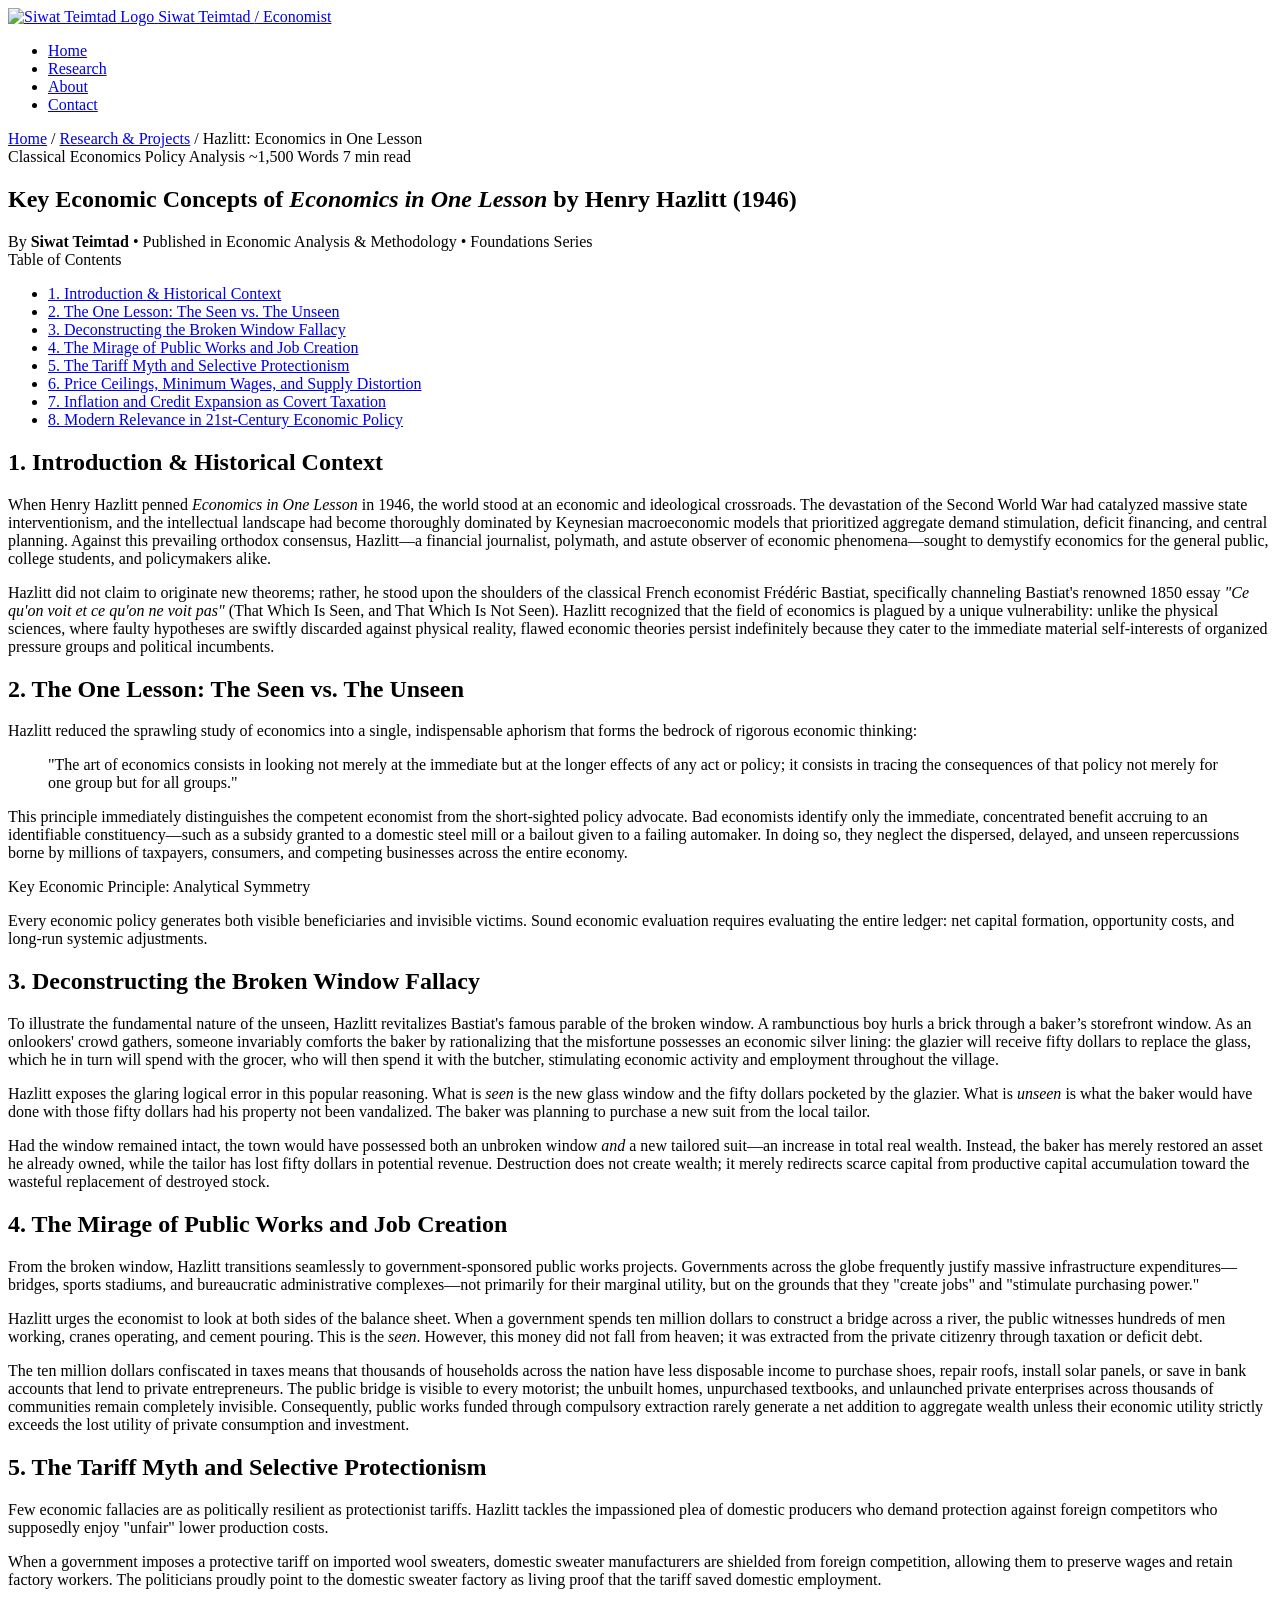
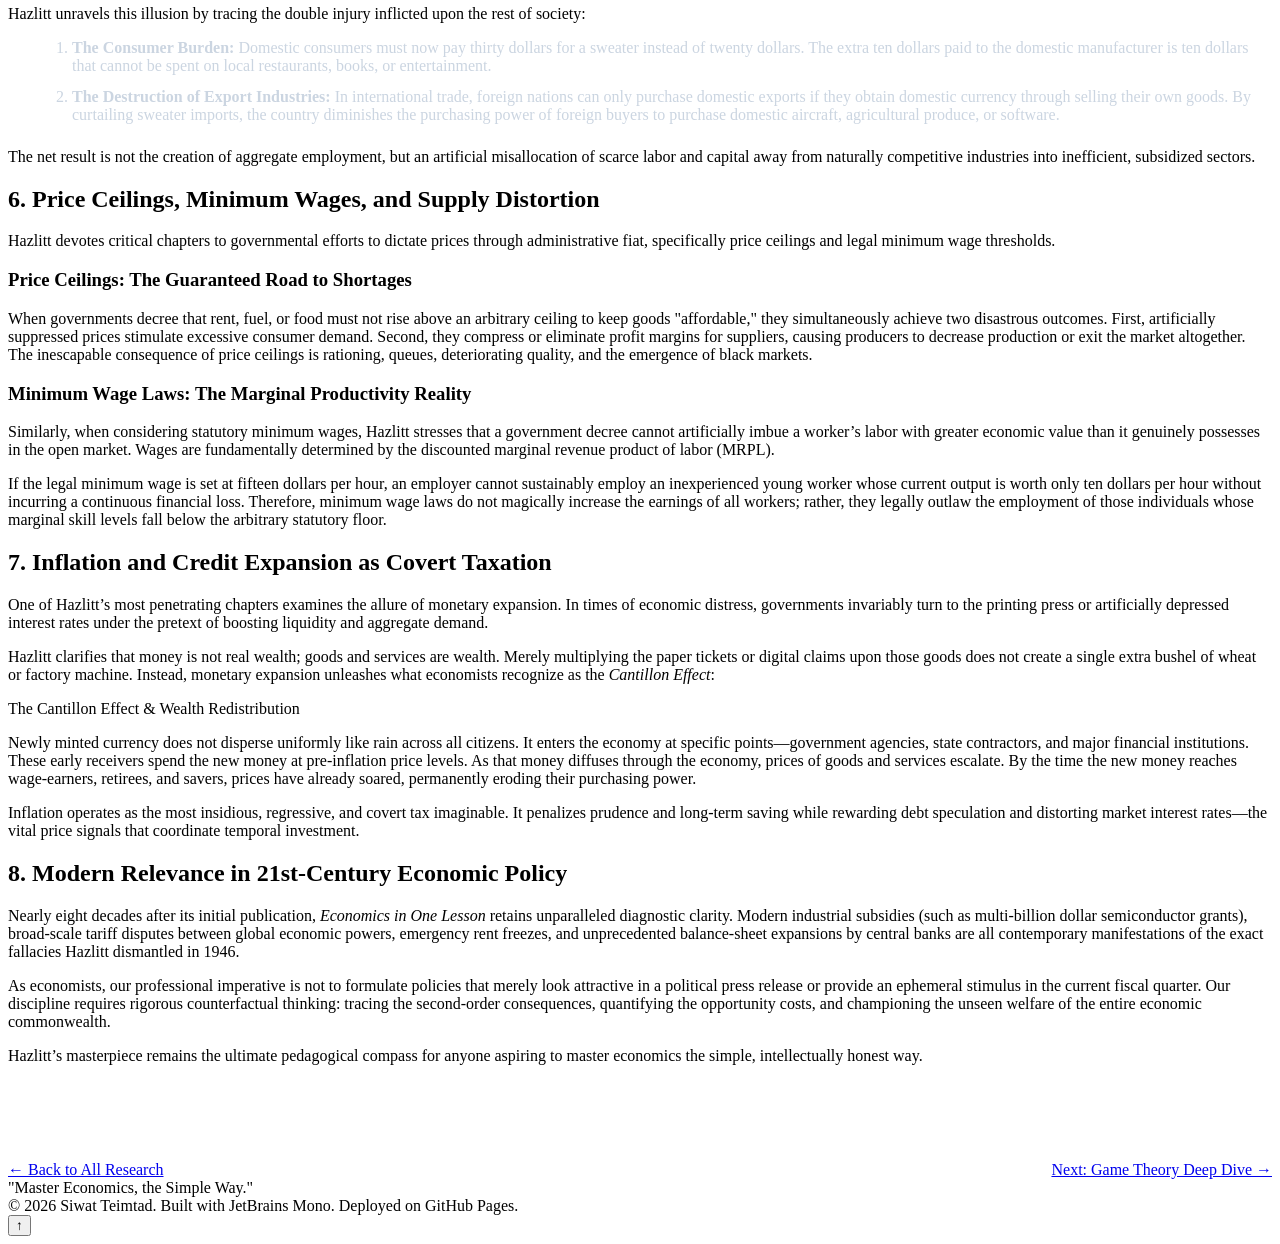
==== projects/economics-in-one-lesson.html @ 8dcea179 "feat: complete economist portfolio with Hazlitt and Game Theory projects" ====
<!DOCTYPE html>
<html lang="en">
<head>
  <meta charset="UTF-8">
  <meta name="viewport" content="width=device-width, initial-scale=1.0">
  <title>Key Economic Concepts of Economics in One Lesson (Henry Hazlitt, 1946) | Siwat Teimtad</title>
  <meta name="description" content="A comprehensive analysis of Henry Hazlitt's classic 1946 treatise 'Economics in One Lesson', examining the seen versus the unseen, public spending, tariffs, price controls, and monetary policy.">
  <link rel="stylesheet" href="../style.css">
  <link rel="icon" type="image/png" href="../black.png">
</head>
<body>
  <div id="progress-bar"></div>
  <div class="bg-grid"></div>

  <!-- Header -->
  <header class="site-header">
    <div class="container nav-inner">
      <a href="../index.html" class="brand-link">
        <img src="../black.png" alt="Siwat Teimtad Logo" class="brand-logo">
        <span>Siwat Teimtad <span class="brand-tag">/ Economist</span></span>
      </a>
      <nav>
        <ul class="nav-links">
          <li><a href="../index.html#home">Home</a></li>
          <li><a href="../index.html#projects" class="active">Research</a></li>
          <li><a href="../index.html#about">About</a></li>
          <li><a href="../index.html#contact" class="nav-badge-btn">Contact</a></li>
        </ul>
      </nav>
    </div>
  </header>

  <!-- Main Essay Content -->
  <main class="essay-page">
    <article class="container container-prose">
      <div class="breadcrumbs">
        <a href="../index.html">Home</a>
        <span>/</span>
        <a href="../index.html#projects">Research & Projects</a>
        <span>/</span>
        <span>Hazlitt: Economics in One Lesson</span>
      </div>

      <header class="essay-header">
        <div class="project-meta">
          <span class="tag tag-cyan">Classical Economics</span>
          <span class="tag tag-emerald">Policy Analysis</span>
          <span class="tag tag-metric">~1,500 Words</span>
          <span class="tag tag-metric">7 min read</span>
        </div>
        <h1 class="essay-title">Key Economic Concepts of <em>Economics in One Lesson</em> by Henry Hazlitt (1946)</h1>
        <div class="essay-meta-bar">
          <span>By <strong class="essay-author">Siwat Teimtad</strong></span>
          <span>•</span>
          <span>Published in Economic Analysis & Methodology</span>
          <span>•</span>
          <span>Foundations Series</span>
        </div>
      </header>

      <!-- Table of Contents -->
      <aside class="toc-box">
        <div class="toc-title">Table of Contents</div>
        <ul class="toc-list">
          <li><a href="#intro">1. Introduction & Historical Context</a></li>
          <li><a href="#the-lesson">2. The One Lesson: The Seen vs. The Unseen</a></li>
          <li><a href="#broken-window">3. Deconstructing the Broken Window Fallacy</a></li>
          <li><a href="#public-spending">4. The Mirage of Public Works and Job Creation</a></li>
          <li><a href="#tariffs">5. The Tariff Myth and Selective Protectionism</a></li>
          <li><a href="#price-controls">6. Price Ceilings, Minimum Wages, and Supply Distortion</a></li>
          <li><a href="#inflation">7. Inflation and Credit Expansion as Covert Taxation</a></li>
          <li><a href="#modern-relevance">8. Modern Relevance in 21st-Century Economic Policy</a></li>
        </ul>
      </aside>

      <section class="essay-body">
        <section id="intro">
          <h2>1. Introduction & Historical Context</h2>
          <p>
            When Henry Hazlitt penned <em>Economics in One Lesson</em> in 1946, the world stood at an economic and ideological crossroads. The devastation of the Second World War had catalyzed massive state interventionism, and the intellectual landscape had become thoroughly dominated by Keynesian macroeconomic models that prioritized aggregate demand stimulation, deficit financing, and central planning. Against this prevailing orthodox consensus, Hazlitt—a financial journalist, polymath, and astute observer of economic phenomena—sought to demystify economics for the general public, college students, and policymakers alike.
          </p>
          <p>
            Hazlitt did not claim to originate new theorems; rather, he stood upon the shoulders of the classical French economist Frédéric Bastiat, specifically channeling Bastiat's renowned 1850 essay <em>"Ce qu'on voit et ce qu'on ne voit pas"</em> (That Which Is Seen, and That Which Is Not Seen). Hazlitt recognized that the field of economics is plagued by a unique vulnerability: unlike the physical sciences, where faulty hypotheses are swiftly discarded against physical reality, flawed economic theories persist indefinitely because they cater to the immediate material self-interests of organized pressure groups and political incumbents.
          </p>
        </section>

        <section id="the-lesson">
          <h2>2. The One Lesson: The Seen vs. The Unseen</h2>
          <p>
            Hazlitt reduced the sprawling study of economics into a single, indispensable aphorism that forms the bedrock of rigorous economic thinking:
          </p>
          <blockquote>
            "The art of economics consists in looking not merely at the immediate but at the longer effects of any act or policy; it consists in tracing the consequences of that policy not merely for one group but for all groups."
          </blockquote>
          <p>
            This principle immediately distinguishes the competent economist from the short-sighted policy advocate. Bad economists identify only the immediate, concentrated benefit accruing to an identifiable constituency—such as a subsidy granted to a domestic steel mill or a bailout given to a failing automaker. In doing so, they neglect the dispersed, delayed, and unseen repercussions borne by millions of taxpayers, consumers, and competing businesses across the entire economy.
          </p>
          <div class="callout">
            <div class="callout-title">Key Economic Principle: Analytical Symmetry</div>
            <p>
              Every economic policy generates both visible beneficiaries and invisible victims. Sound economic evaluation requires evaluating the entire ledger: net capital formation, opportunity costs, and long-run systemic adjustments.
            </p>
          </div>
        </section>

        <section id="broken-window">
          <h2>3. Deconstructing the Broken Window Fallacy</h2>
          <p>
            To illustrate the fundamental nature of the unseen, Hazlitt revitalizes Bastiat's famous parable of the broken window. A rambunctious boy hurls a brick through a baker’s storefront window. As an onlookers' crowd gathers, someone invariably comforts the baker by rationalizing that the misfortune possesses an economic silver lining: the glazier will receive fifty dollars to replace the glass, which he in turn will spend with the grocer, who will then spend it with the butcher, stimulating economic activity and employment throughout the village.
          </p>
          <p>
            Hazlitt exposes the glaring logical error in this popular reasoning. What is <em>seen</em> is the new glass window and the fifty dollars pocketed by the glazier. What is <em>unseen</em> is what the baker would have done with those fifty dollars had his property not been vandalized. The baker was planning to purchase a new suit from the local tailor. 
          </p>
          <p>
            Had the window remained intact, the town would have possessed both an unbroken window <em>and</em> a new tailored suit—an increase in total real wealth. Instead, the baker has merely restored an asset he already owned, while the tailor has lost fifty dollars in potential revenue. Destruction does not create wealth; it merely redirects scarce capital from productive capital accumulation toward the wasteful replacement of destroyed stock.
          </p>
        </section>

        <section id="public-spending">
          <h2>4. The Mirage of Public Works and Job Creation</h2>
          <p>
            From the broken window, Hazlitt transitions seamlessly to government-sponsored public works projects. Governments across the globe frequently justify massive infrastructure expenditures—bridges, sports stadiums, and bureaucratic administrative complexes—not primarily for their marginal utility, but on the grounds that they "create jobs" and "stimulate purchasing power."
          </p>
          <p>
            Hazlitt urges the economist to look at both sides of the balance sheet. When a government spends ten million dollars to construct a bridge across a river, the public witnesses hundreds of men working, cranes operating, and cement pouring. This is the <em>seen</em>. However, this money did not fall from heaven; it was extracted from the private citizenry through taxation or deficit debt. 
          </p>
          <p>
            The ten million dollars confiscated in taxes means that thousands of households across the nation have less disposable income to purchase shoes, repair roofs, install solar panels, or save in bank accounts that lend to private entrepreneurs. The public bridge is visible to every motorist; the unbuilt homes, unpurchased textbooks, and unlaunched private enterprises across thousands of communities remain completely invisible. Consequently, public works funded through compulsory extraction rarely generate a net addition to aggregate wealth unless their economic utility strictly exceeds the lost utility of private consumption and investment.
          </p>
        </section>

        <section id="tariffs">
          <h2>5. The Tariff Myth and Selective Protectionism</h2>
          <p>
            Few economic fallacies are as politically resilient as protectionist tariffs. Hazlitt tackles the impassioned plea of domestic producers who demand protection against foreign competitors who supposedly enjoy "unfair" lower production costs.
          </p>
          <p>
            When a government imposes a protective tariff on imported wool sweaters, domestic sweater manufacturers are shielded from foreign competition, allowing them to preserve wages and retain factory workers. The politicians proudly point to the domestic sweater factory as living proof that the tariff saved domestic employment.
          </p>
          <p>
            Hazlitt unravels this illusion by tracing the double injury inflicted upon the rest of society:
          </p>
          <ol style="margin-left: 1.5rem; margin-bottom: 1.5rem; color: #cbd5e1;">
            <li style="margin-bottom: 0.8rem;">
              <strong>The Consumer Burden:</strong> Domestic consumers must now pay thirty dollars for a sweater instead of twenty dollars. The extra ten dollars paid to the domestic manufacturer is ten dollars that cannot be spent on local restaurants, books, or entertainment.
            </li>
            <li style="margin-bottom: 0.8rem;">
              <strong>The Destruction of Export Industries:</strong> In international trade, foreign nations can only purchase domestic exports if they obtain domestic currency through selling their own goods. By curtailing sweater imports, the country diminishes the purchasing power of foreign buyers to purchase domestic aircraft, agricultural produce, or software.
            </li>
          </ol>
          <p>
            The net result is not the creation of aggregate employment, but an artificial misallocation of scarce labor and capital away from naturally competitive industries into inefficient, subsidized sectors.
          </p>
        </section>

        <section id="price-controls">
          <h2>6. Price Ceilings, Minimum Wages, and Supply Distortion</h2>
          <p>
            Hazlitt devotes critical chapters to governmental efforts to dictate prices through administrative fiat, specifically price ceilings and legal minimum wage thresholds.
          </p>
          <h3>Price Ceilings: The Guaranteed Road to Shortages</h3>
          <p>
            When governments decree that rent, fuel, or food must not rise above an arbitrary ceiling to keep goods "affordable," they simultaneously achieve two disastrous outcomes. First, artificially suppressed prices stimulate excessive consumer demand. Second, they compress or eliminate profit margins for suppliers, causing producers to decrease production or exit the market altogether. The inescapable consequence of price ceilings is rationing, queues, deteriorating quality, and the emergence of black markets.
          </p>
          <h3>Minimum Wage Laws: The Marginal Productivity Reality</h3>
          <p>
            Similarly, when considering statutory minimum wages, Hazlitt stresses that a government decree cannot artificially imbue a worker’s labor with greater economic value than it genuinely possesses in the open market. Wages are fundamentally determined by the discounted marginal revenue product of labor (MRPL).
          </p>
          <p>
            If the legal minimum wage is set at fifteen dollars per hour, an employer cannot sustainably employ an inexperienced young worker whose current output is worth only ten dollars per hour without incurring a continuous financial loss. Therefore, minimum wage laws do not magically increase the earnings of all workers; rather, they legally outlaw the employment of those individuals whose marginal skill levels fall below the arbitrary statutory floor.
          </p>
        </section>

        <section id="inflation">
          <h2>7. Inflation and Credit Expansion as Covert Taxation</h2>
          <p>
            One of Hazlitt’s most penetrating chapters examines the allure of monetary expansion. In times of economic distress, governments invariably turn to the printing press or artificially depressed interest rates under the pretext of boosting liquidity and aggregate demand.
          </p>
          <p>
            Hazlitt clarifies that money is not real wealth; goods and services are wealth. Merely multiplying the paper tickets or digital claims upon those goods does not create a single extra bushel of wheat or factory machine. Instead, monetary expansion unleashes what economists recognize as the <em>Cantillon Effect</em>:
          </p>
          <div class="callout">
            <div class="callout-title">The Cantillon Effect & Wealth Redistribution</div>
            <p>
              Newly minted currency does not disperse uniformly like rain across all citizens. It enters the economy at specific points—government agencies, state contractors, and major financial institutions. These early receivers spend the new money at pre-inflation price levels. As that money diffuses through the economy, prices of goods and services escalate. By the time the new money reaches wage-earners, retirees, and savers, prices have already soared, permanently eroding their purchasing power.
            </p>
          </div>
          <p>
            Inflation operates as the most insidious, regressive, and covert tax imaginable. It penalizes prudence and long-term saving while rewarding debt speculation and distorting market interest rates—the vital price signals that coordinate temporal investment.
          </p>
        </section>

        <section id="modern-relevance">
          <h2>8. Modern Relevance in 21st-Century Economic Policy</h2>
          <p>
            Nearly eight decades after its initial publication, <em>Economics in One Lesson</em> retains unparalleled diagnostic clarity. Modern industrial subsidies (such as multi-billion dollar semiconductor grants), broad-scale tariff disputes between global economic powers, emergency rent freezes, and unprecedented balance-sheet expansions by central banks are all contemporary manifestations of the exact fallacies Hazlitt dismantled in 1946.
          </p>
          <p>
            As economists, our professional imperative is not to formulate policies that merely look attractive in a political press release or provide an ephemeral stimulus in the current fiscal quarter. Our discipline requires rigorous counterfactual thinking: tracing the second-order consequences, quantifying the opportunity costs, and championing the unseen welfare of the entire economic commonwealth.
          </p>
          <p>
            Hazlitt’s masterpiece remains the ultimate pedagogical compass for anyone aspiring to master economics the simple, intellectually honest way.
          </p>
        </section>
      </section>

      <!-- Back to Projects CTA -->
      <div style="margin-top: 4rem; padding-top: 2rem; border-top: 1px solid var(--border-subtle); display: flex; justify-content: space-between; align-items: center; flex-wrap: wrap; gap: 1rem;">
        <a href="../index.html#projects" class="btn btn-secondary">← Back to All Research</a>
        <a href="game-theory.html" class="btn btn-primary">Next: Game Theory Deep Dive →</a>
      </div>
    </article>
  </main>

  <!-- Footer -->
  <footer class="site-footer">
    <div class="container footer-content">
      <div class="footer-quote">"Master Economics, the Simple Way."</div>
      <div class="footer-copy">© 2026 Siwat Teimtad. Built with JetBrains Mono. Deployed on GitHub Pages.</div>
    </div>
  </footer>

  <button id="back-to-top" aria-label="Back to Top">↑</button>
  <div id="toast"></div>

  <script src="../script.js"></script>
</body>
</html>
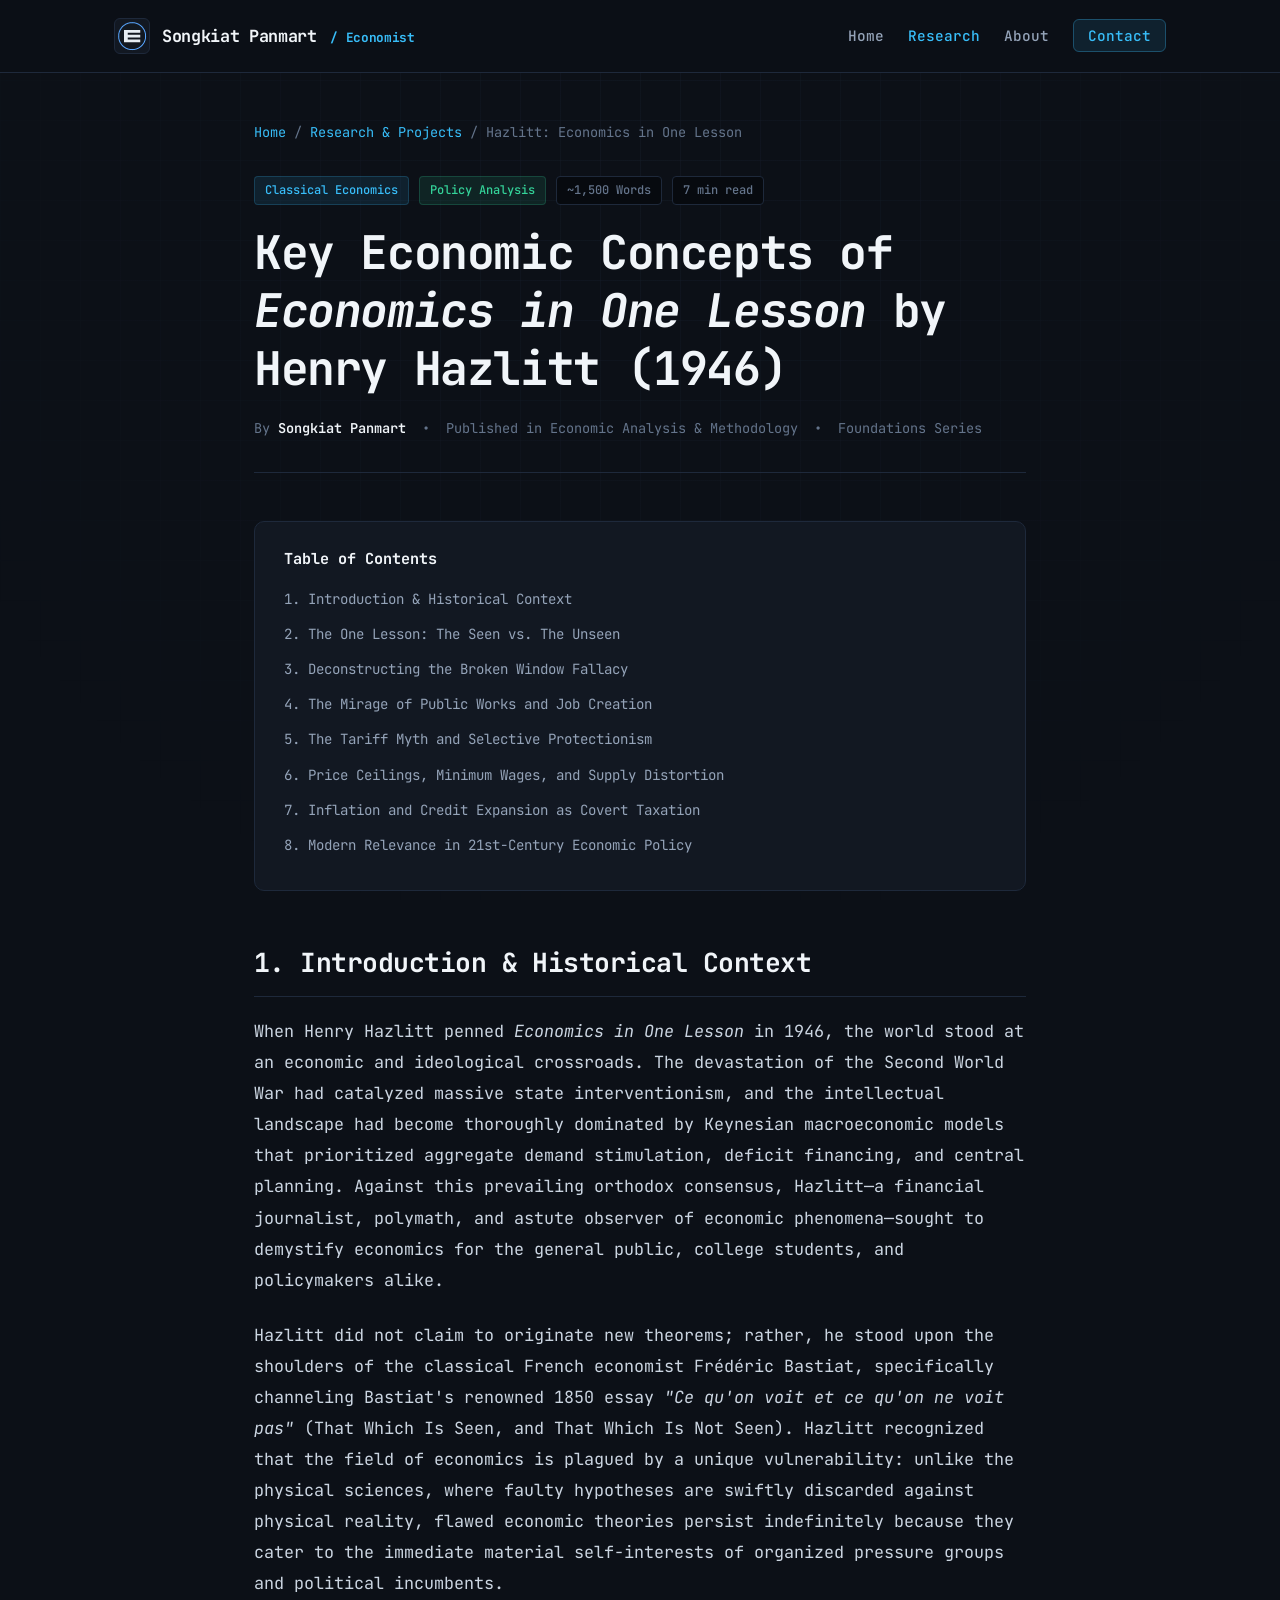
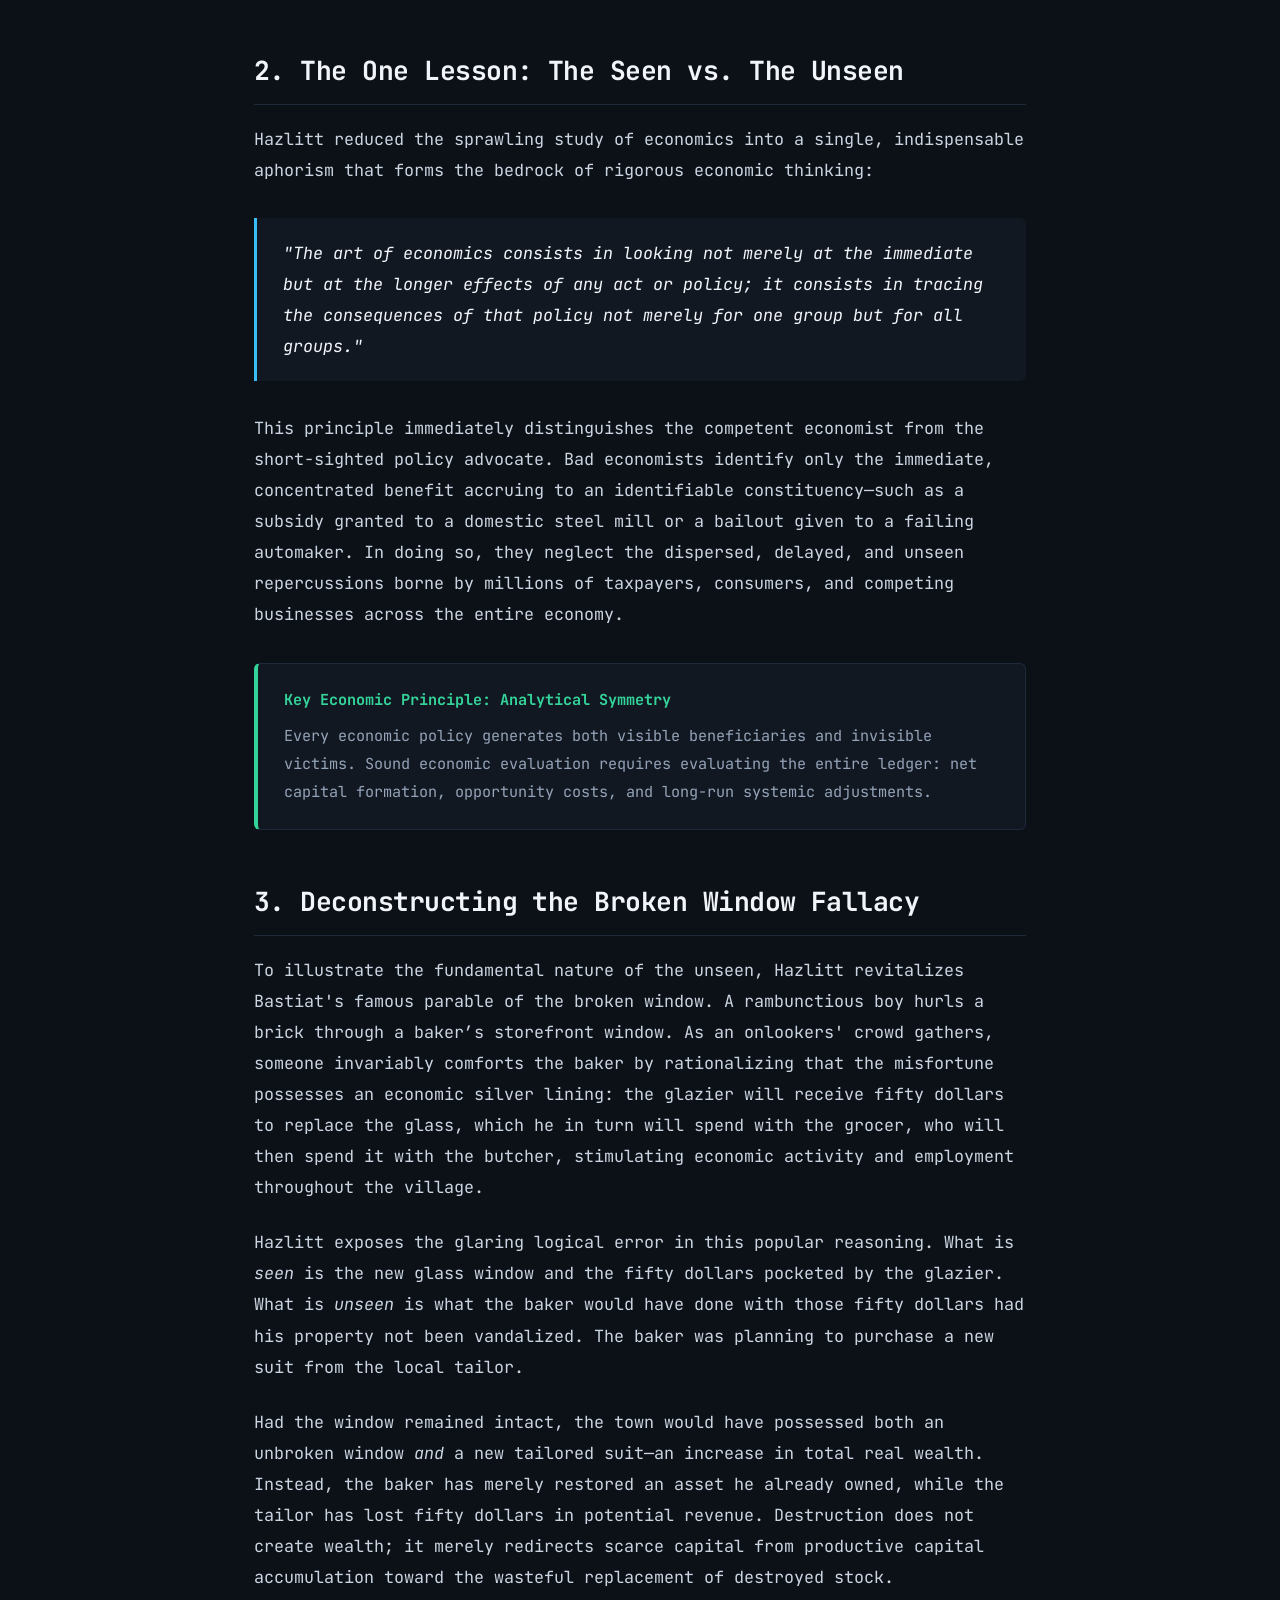
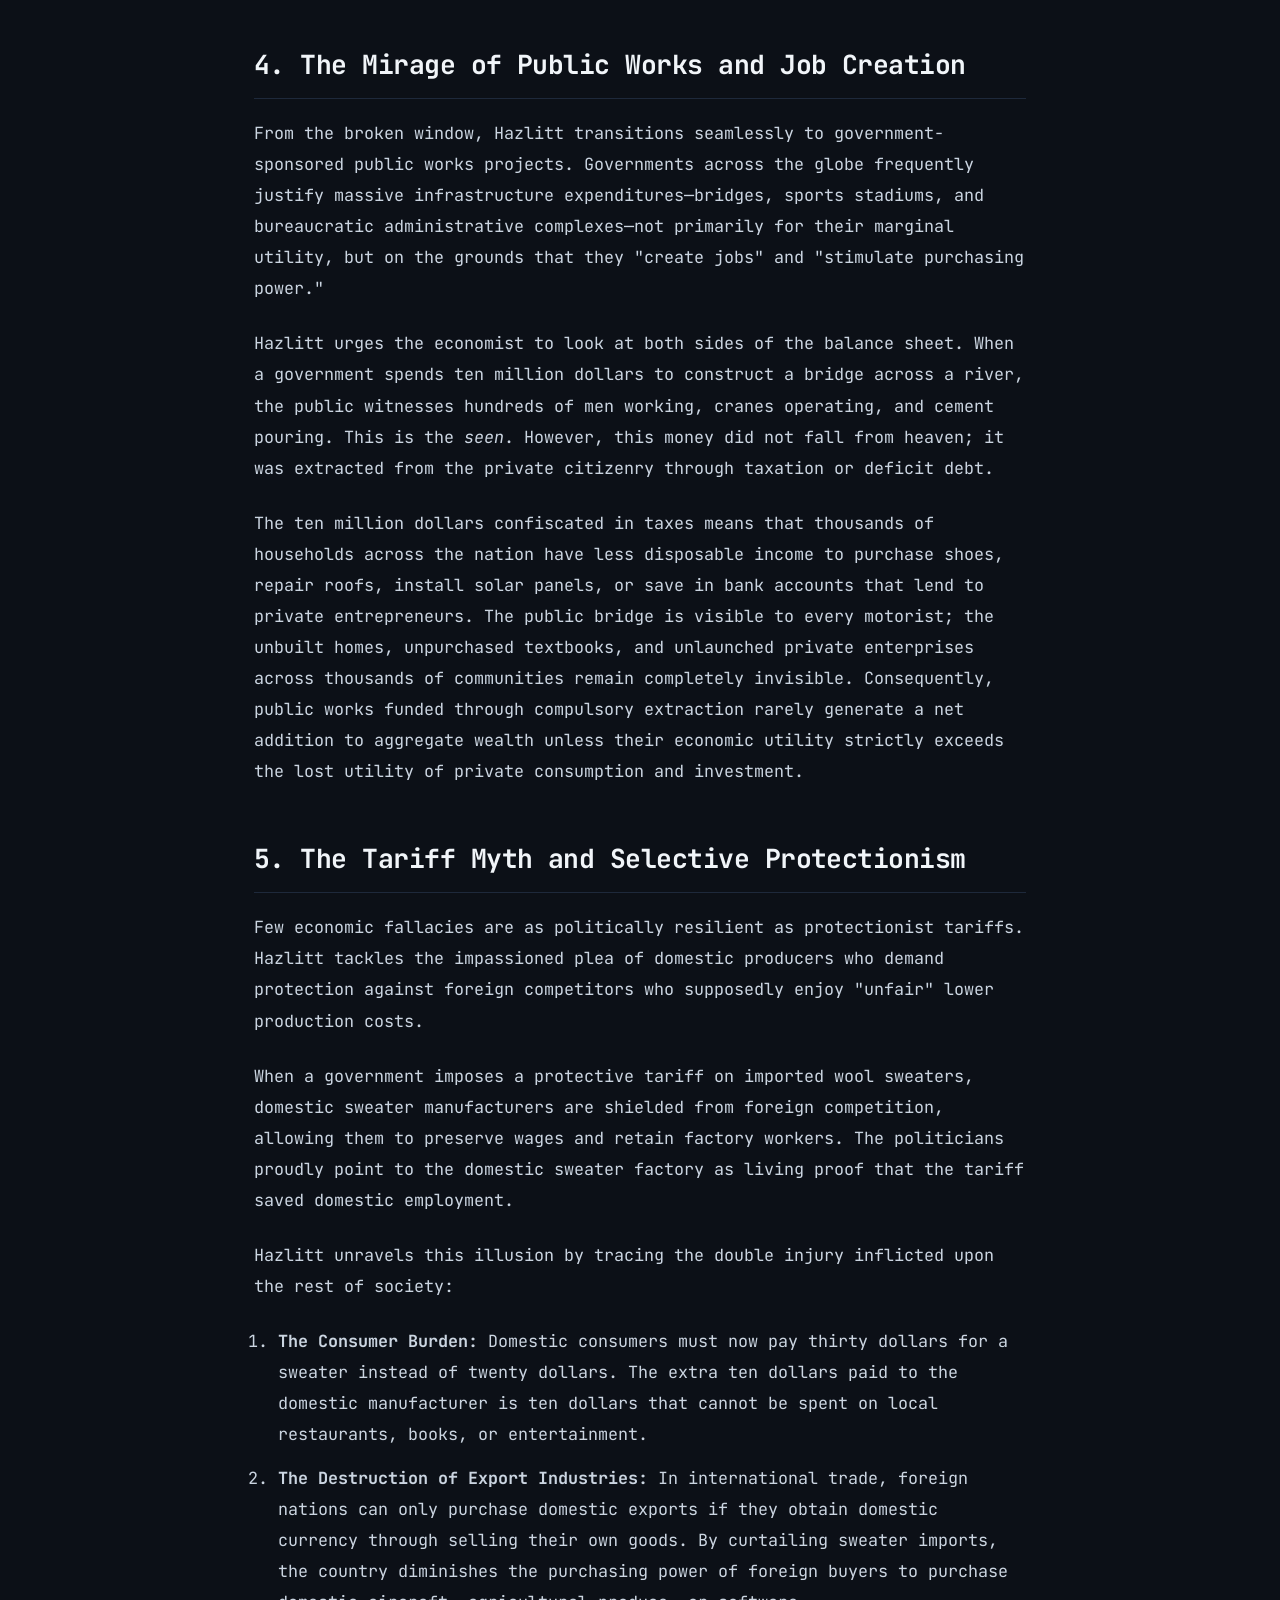
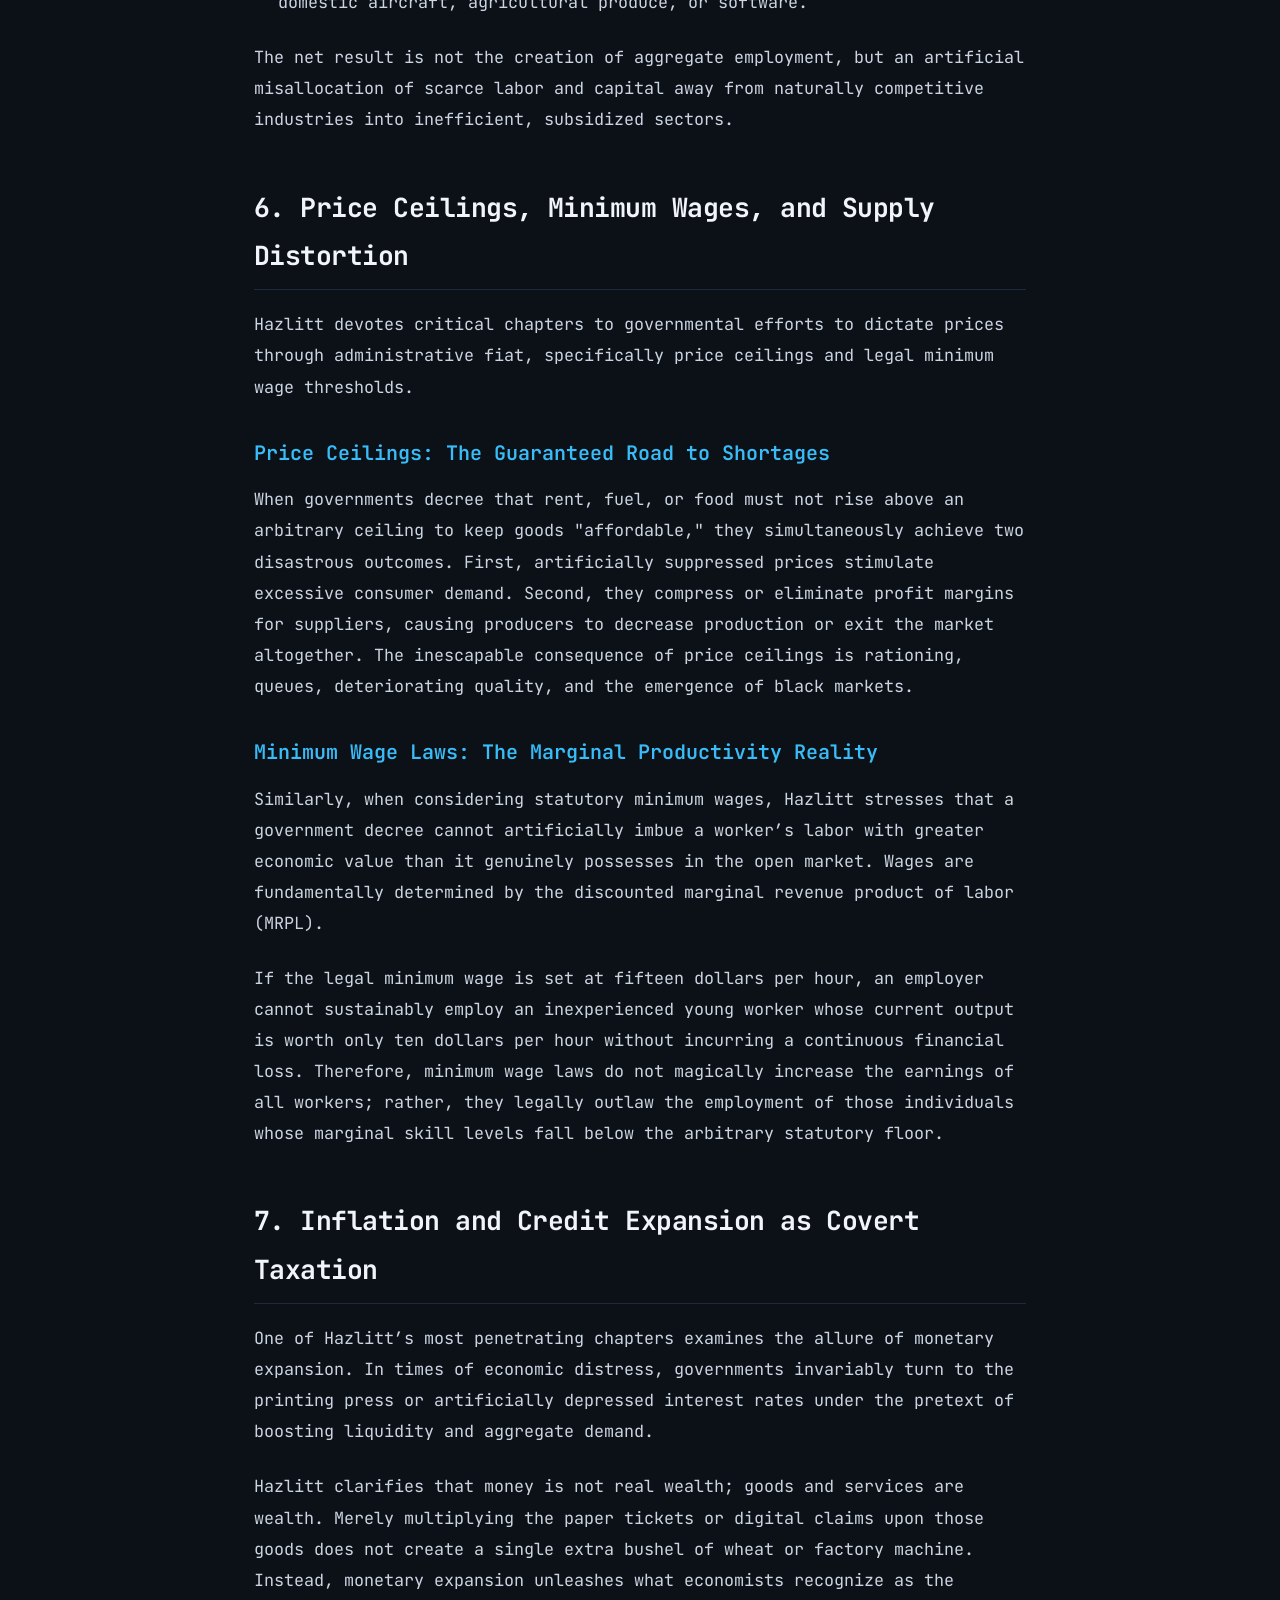
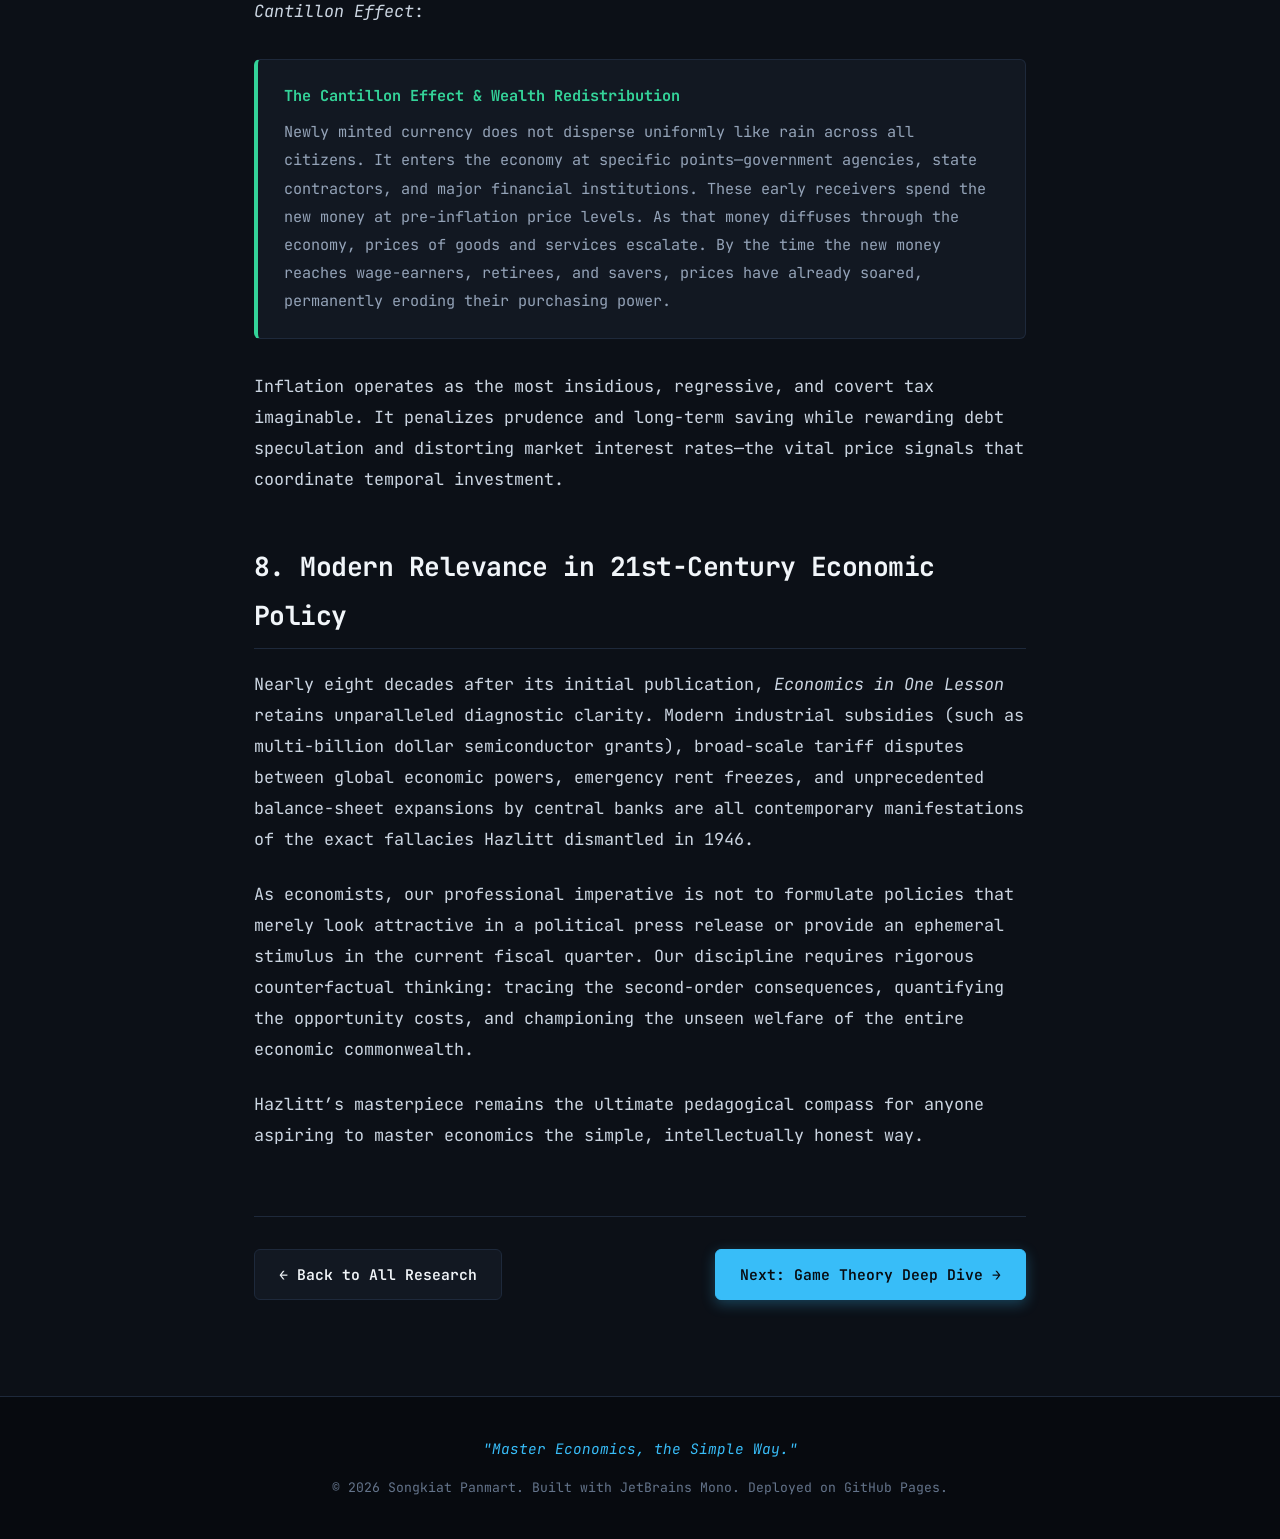
==== commit 1fc6040d: "feat: complete Songkiat Panmart economist portfolio with 4 research projects (1000+ words each)" ====
--- a/projects/economics-in-one-lesson.html
+++ b/projects/economics-in-one-lesson.html
@@ -3,7 +3,7 @@
 <head>
   <meta charset="UTF-8">
   <meta name="viewport" content="width=device-width, initial-scale=1.0">
-  <title>Key Economic Concepts of Economics in One Lesson (Henry Hazlitt, 1946) | Siwat Teimtad</title>
+  <title>Key Economic Concepts of Economics in One Lesson (Henry Hazlitt, 1946) | Songkiat Panmart</title>
   <meta name="description" content="A comprehensive analysis of Henry Hazlitt's classic 1946 treatise 'Economics in One Lesson', examining the seen versus the unseen, public spending, tariffs, price controls, and monetary policy.">
   <link rel="stylesheet" href="../style.css">
   <link rel="icon" type="image/png" href="../black.png">
@@ -16,8 +16,8 @@
   <header class="site-header">
     <div class="container nav-inner">
       <a href="../index.html" class="brand-link">
-        <img src="../black.png" alt="Siwat Teimtad Logo" class="brand-logo">
-        <span>Siwat Teimtad <span class="brand-tag">/ Economist</span></span>
+        <img src="../black.png" alt="Songkiat Panmart Logo" class="brand-logo">
+        <span>Songkiat Panmart <span class="brand-tag">/ Economist</span></span>
       </a>
       <nav>
         <ul class="nav-links">
@@ -50,7 +50,7 @@
         </div>
         <h1 class="essay-title">Key Economic Concepts of <em>Economics in One Lesson</em> by Henry Hazlitt (1946)</h1>
         <div class="essay-meta-bar">
-          <span>By <strong class="essay-author">Siwat Teimtad</strong></span>
+          <span>By <strong class="essay-author">Songkiat Panmart</strong></span>
           <span>•</span>
           <span>Published in Economic Analysis & Methodology</span>
           <span>•</span>
@@ -216,7 +216,7 @@
   <footer class="site-footer">
     <div class="container footer-content">
       <div class="footer-quote">"Master Economics, the Simple Way."</div>
-      <div class="footer-copy">© 2026 Siwat Teimtad. Built with JetBrains Mono. Deployed on GitHub Pages.</div>
+      <div class="footer-copy">© 2026 Songkiat Panmart. Built with JetBrains Mono. Deployed on GitHub Pages.</div>
     </div>
   </footer>
 
--- a/style.css
+++ b/style.css
@@ -0,0 +1,882 @@
+/* ==========================================================================
+   SONGKIAT PANMART | ECONOMIST PORTFOLIO
+   Theme: Modern Dark Mode
+   Typography: JetBrains Mono
+   ========================================================================== */
+
+@import url('https://fonts.googleapis.com/css2?family=JetBrains+Mono:ital,wght@0,300;0,400;0,500;0,600;0,700;1,400;1,600&display=swap');
+
+:root {
+  --font-mono: 'JetBrains Mono', -apple-system, BlinkMacSystemFont, monospace;
+  
+  /* Color Palette */
+  --bg-darkest: #070a0f;
+  --bg-primary: #0c1017;
+  --bg-card: #121822;
+  --bg-card-hover: #17202d;
+  --bg-elevated: #1d2838;
+  
+  --border-subtle: #1e293b;
+  --border-highlight: #334155;
+  --border-accent: #38bdf8;
+  
+  --text-primary: #f1f5f9;
+  --text-secondary: #94a3b8;
+  --text-muted: #64748b;
+  
+  --accent-cyan: #38bdf8;
+  --accent-blue: #60a5fa;
+  --accent-emerald: #34d399;
+  --accent-amber: #fbbf24;
+  --accent-rose: #f43f5e;
+  
+  --glow-cyan: rgba(56, 189, 248, 0.15);
+  --glow-emerald: rgba(52, 211, 153, 0.15);
+  
+  --radius-sm: 6px;
+  --radius-md: 10px;
+  --radius-lg: 16px;
+  --container-width: 1100px;
+  --container-prose: 820px;
+  --transition: all 0.25s cubic-bezier(0.16, 1, 0.3, 1);
+}
+
+/* Base Styles */
+* {
+  box-sizing: border-box;
+  margin: 0;
+  padding: 0;
+}
+
+html {
+  scroll-behavior: smooth;
+  font-size: 16px;
+}
+
+body {
+  font-family: var(--font-mono);
+  background-color: var(--bg-primary);
+  color: var(--text-primary);
+  line-height: 1.7;
+  min-height: 100vh;
+  display: flex;
+  flex-direction: column;
+  overflow-x: hidden;
+  -webkit-font-smoothing: antialiased;
+}
+
+/* Reading Progress Bar (Fixed Top) */
+#progress-bar {
+  position: fixed;
+  top: 0;
+  left: 0;
+  height: 3px;
+  width: 0%;
+  background: linear-gradient(90deg, var(--accent-cyan), var(--accent-emerald));
+  z-index: 1000;
+  transition: width 0.1s ease-out;
+}
+
+/* Background Atmosphere Grid */
+.bg-grid {
+  position: fixed;
+  inset: 0;
+  background-image: 
+    linear-gradient(to right, rgba(30, 41, 59, 0.25) 1px, transparent 1px),
+    linear-gradient(to bottom, rgba(30, 41, 59, 0.25) 1px, transparent 1px);
+  background-size: 40px 40px;
+  pointer-events: none;
+  z-index: -1;
+  mask-image: radial-gradient(circle at 50% 20%, black, transparent 80%);
+  -webkit-mask-image: radial-gradient(circle at 50% 20%, black, transparent 80%);
+}
+
+/* Container */
+.container {
+  width: 100%;
+  max-width: var(--container-width);
+  margin: 0 auto;
+  padding: 0 1.5rem;
+}
+
+.container-prose {
+  max-width: var(--container-prose);
+}
+
+/* Navbar */
+.site-header {
+  position: sticky;
+  top: 0;
+  z-index: 100;
+  backdrop-filter: blur(12px);
+  -webkit-backdrop-filter: blur(12px);
+  background-color: rgba(12, 16, 23, 0.85);
+  border-bottom: 1px solid var(--border-subtle);
+  transition: var(--transition);
+}
+
+.nav-inner {
+  display: flex;
+  align-items: center;
+  justify-content: space-between;
+  height: 72px;
+}
+
+.brand-link {
+  display: flex;
+  align-items: center;
+  gap: 12px;
+  text-decoration: none;
+  color: var(--text-primary);
+  font-weight: 700;
+  font-size: 1.05rem;
+  letter-spacing: -0.02em;
+}
+
+.brand-logo {
+  width: 36px;
+  height: 36px;
+  object-fit: contain;
+  border-radius: var(--radius-sm);
+  background: var(--bg-card);
+  border: 1px solid var(--border-subtle);
+  padding: 2px;
+}
+
+.brand-tag {
+  color: var(--accent-cyan);
+  font-size: 0.8rem;
+  margin-left: 4px;
+}
+
+.nav-links {
+  display: flex;
+  align-items: center;
+  gap: 1.5rem;
+  list-style: none;
+}
+
+.nav-links a {
+  text-decoration: none;
+  color: var(--text-secondary);
+  font-size: 0.9rem;
+  font-weight: 500;
+  transition: var(--transition);
+  position: relative;
+  padding: 4px 0;
+}
+
+.nav-links a:hover,
+.nav-links a.active {
+  color: var(--accent-cyan);
+}
+
+.nav-badge-btn {
+  background: rgba(56, 189, 248, 0.1);
+  color: var(--accent-cyan) !important;
+  border: 1px solid rgba(56, 189, 248, 0.3);
+  padding: 6px 14px !important;
+  border-radius: var(--radius-sm);
+}
+
+.nav-badge-btn:hover {
+  background: var(--accent-cyan) !important;
+  color: var(--bg-darkest) !important;
+}
+
+/* Hero Section */
+.hero-section {
+  padding: 5.5rem 0 4.5rem;
+  text-align: center;
+  position: relative;
+}
+
+.hero-quote-badge {
+  display: inline-flex;
+  align-items: center;
+  gap: 8px;
+  background: rgba(56, 189, 248, 0.08);
+  border: 1px solid rgba(56, 189, 248, 0.25);
+  padding: 8px 18px;
+  border-radius: 9999px;
+  color: var(--accent-cyan);
+  font-size: 0.95rem;
+  font-weight: 600;
+  margin-bottom: 2rem;
+  box-shadow: 0 0 20px var(--glow-cyan);
+  animation: pulseGlow 4s infinite alternate;
+}
+
+@keyframes pulseGlow {
+  0% { box-shadow: 0 0 15px rgba(56, 189, 248, 0.1); }
+  100% { box-shadow: 0 0 30px rgba(56, 189, 248, 0.25); }
+}
+
+.hero-title {
+  font-size: clamp(2.2rem, 5vw, 3.4rem);
+  font-weight: 700;
+  letter-spacing: -0.03em;
+  line-height: 1.2;
+  margin-bottom: 1.2rem;
+}
+
+.hero-title .gradient-text {
+  background: linear-gradient(135deg, #ffffff 20%, var(--accent-cyan) 60%, var(--accent-emerald) 100%);
+  -webkit-background-clip: text;
+  -webkit-text-fill-color: transparent;
+}
+
+.hero-subtitle {
+  font-size: 1.1rem;
+  color: var(--text-secondary);
+  max-width: 680px;
+  margin: 0 auto 2.5rem;
+  line-height: 1.8;
+  font-weight: 400;
+}
+
+.hero-actions {
+  display: flex;
+  align-items: center;
+  justify-content: center;
+  gap: 1rem;
+  flex-wrap: wrap;
+}
+
+.btn {
+  display: inline-flex;
+  align-items: center;
+  gap: 8px;
+  font-family: var(--font-mono);
+  font-size: 0.92rem;
+  font-weight: 600;
+  padding: 12px 24px;
+  border-radius: var(--radius-sm);
+  text-decoration: none;
+  cursor: pointer;
+  transition: var(--transition);
+  border: 1px solid transparent;
+}
+
+.btn-primary {
+  background-color: var(--accent-cyan);
+  color: var(--bg-darkest);
+  border-color: var(--accent-cyan);
+  box-shadow: 0 4px 14px rgba(56, 189, 248, 0.3);
+}
+
+.btn-primary:hover {
+  background-color: #7dd3fc;
+  transform: translateY(-2px);
+  box-shadow: 0 6px 20px rgba(56, 189, 248, 0.45);
+}
+
+.btn-secondary {
+  background-color: var(--bg-card);
+  color: var(--text-primary);
+  border-color: var(--border-subtle);
+}
+
+.btn-secondary:hover {
+  background-color: var(--bg-card-hover);
+  border-color: var(--border-highlight);
+  transform: translateY(-2px);
+}
+
+/* Section Header */
+.section-header {
+  margin-bottom: 2.5rem;
+}
+
+.section-label {
+  display: inline-block;
+  color: var(--accent-cyan);
+  font-size: 0.8rem;
+  font-weight: 600;
+  text-transform: uppercase;
+  letter-spacing: 0.1em;
+  margin-bottom: 0.5rem;
+}
+
+.section-title {
+  font-size: clamp(1.6rem, 3vw, 2.1rem);
+  font-weight: 700;
+  letter-spacing: -0.02em;
+  color: var(--text-primary);
+}
+
+.section-desc {
+  color: var(--text-secondary);
+  font-size: 0.95rem;
+  margin-top: 0.5rem;
+}
+
+/* Projects Section */
+.projects-section {
+  padding: 4.5rem 0;
+  border-top: 1px solid var(--border-subtle);
+}
+
+.projects-grid {
+  display: grid;
+  grid-template-columns: repeat(auto-fit, minmax(320px, 1fr));
+  gap: 2rem;
+}
+
+.project-card {
+  background-color: var(--bg-card);
+  border: 1px solid var(--border-subtle);
+  border-radius: var(--radius-md);
+  padding: 2.2rem;
+  display: flex;
+  flex-direction: column;
+  justify-content: space-between;
+  transition: var(--transition);
+  position: relative;
+  overflow: hidden;
+}
+
+.project-card::before {
+  content: '';
+  position: absolute;
+  top: 0;
+  left: 0;
+  right: 0;
+  height: 3px;
+  background: linear-gradient(90deg, transparent, var(--accent-cyan), transparent);
+  opacity: 0;
+  transition: var(--transition);
+}
+
+.project-card:hover {
+  transform: translateY(-4px);
+  border-color: var(--border-highlight);
+  background-color: var(--bg-card-hover);
+  box-shadow: 0 12px 30px rgba(0, 0, 0, 0.4);
+}
+
+.project-card:hover::before {
+  opacity: 1;
+}
+
+.project-meta {
+  display: flex;
+  align-items: center;
+  gap: 10px;
+  margin-bottom: 1.2rem;
+  font-size: 0.8rem;
+  flex-wrap: wrap;
+}
+
+.tag {
+  display: inline-block;
+  padding: 3px 10px;
+  border-radius: 4px;
+  font-weight: 500;
+  font-size: 0.75rem;
+  border: 1px solid transparent;
+}
+
+.tag-cyan {
+  background: rgba(56, 189, 248, 0.1);
+  color: var(--accent-cyan);
+  border-color: rgba(56, 189, 248, 0.2);
+}
+
+.tag-emerald {
+  background: rgba(52, 211, 153, 0.1);
+  color: var(--accent-emerald);
+  border-color: rgba(52, 211, 153, 0.2);
+}
+
+.tag-metric {
+  color: var(--text-muted);
+  background: var(--bg-darkest);
+  border: 1px solid var(--border-subtle);
+}
+
+.project-card h3 {
+  font-size: 1.35rem;
+  font-weight: 700;
+  margin-bottom: 1rem;
+  line-height: 1.4;
+  color: var(--text-primary);
+}
+
+.project-card p {
+  color: var(--text-secondary);
+  font-size: 0.92rem;
+  line-height: 1.7;
+  margin-bottom: 1.8rem;
+}
+
+.project-topics {
+  list-style: none;
+  margin-bottom: 2rem;
+  padding-top: 1rem;
+  border-top: 1px dashed var(--border-subtle);
+}
+
+.project-topics li {
+  font-size: 0.85rem;
+  color: var(--text-muted);
+  display: flex;
+  align-items: center;
+  gap: 8px;
+  margin-bottom: 0.4rem;
+}
+
+.project-topics li::before {
+  content: '▸';
+  color: var(--accent-cyan);
+}
+
+.card-link {
+  display: inline-flex;
+  align-items: center;
+  gap: 6px;
+  color: var(--accent-cyan);
+  text-decoration: none;
+  font-weight: 600;
+  font-size: 0.9rem;
+  margin-top: auto;
+  transition: var(--transition);
+}
+
+.card-link:hover {
+  color: #7dd3fc;
+  transform: translateX(4px);
+}
+
+/* About Section */
+.about-section {
+  padding: 4.5rem 0;
+  border-top: 1px solid var(--border-subtle);
+}
+
+.about-card {
+  background-color: var(--bg-card);
+  border: 1px solid var(--border-subtle);
+  border-radius: var(--radius-lg);
+  padding: 2.8rem;
+  display: grid;
+  grid-template-columns: 1fr;
+  gap: 2.5rem;
+}
+
+.about-bio {
+  color: var(--text-secondary);
+  font-size: 1rem;
+  line-height: 1.8;
+}
+
+.about-bio p {
+  margin-bottom: 1.2rem;
+}
+
+.about-principles {
+  display: grid;
+  grid-template-columns: repeat(auto-fit, minmax(240px, 1fr));
+  gap: 1.2rem;
+  margin-top: 1.5rem;
+}
+
+.principle-box {
+  background: var(--bg-darkest);
+  border: 1px solid var(--border-subtle);
+  border-radius: var(--radius-sm);
+  padding: 1.2rem;
+}
+
+.principle-box h4 {
+  color: var(--accent-cyan);
+  font-size: 0.92rem;
+  margin-bottom: 0.5rem;
+  display: flex;
+  align-items: center;
+  gap: 8px;
+}
+
+.principle-box p {
+  font-size: 0.85rem;
+  color: var(--text-muted);
+  line-height: 1.6;
+  margin: 0;
+}
+
+/* Contact Section */
+.contact-section {
+  padding: 4.5rem 0;
+  border-top: 1px solid var(--border-subtle);
+}
+
+.contact-card {
+  background: linear-gradient(145deg, var(--bg-card), var(--bg-card-hover));
+  border: 1px solid var(--border-subtle);
+  border-radius: var(--radius-lg);
+  padding: 3rem;
+  text-align: center;
+  position: relative;
+  overflow: hidden;
+}
+
+.contact-card h3 {
+  font-size: 1.8rem;
+  font-weight: 700;
+  margin-bottom: 0.8rem;
+}
+
+.contact-card p {
+  color: var(--text-secondary);
+  max-width: 540px;
+  margin: 0 auto 2rem;
+  font-size: 0.95rem;
+}
+
+.contact-details-box {
+  display: inline-flex;
+  align-items: center;
+  justify-content: center;
+  gap: 1rem;
+  background: var(--bg-darkest);
+  border: 1px solid var(--border-highlight);
+  padding: 14px 22px;
+  border-radius: var(--radius-md);
+  margin-bottom: 1.5rem;
+  flex-wrap: wrap;
+}
+
+.contact-name {
+  color: var(--text-primary);
+  font-weight: 600;
+  font-size: 1rem;
+}
+
+.contact-separator {
+  color: var(--border-highlight);
+}
+
+.contact-email-link {
+  color: var(--accent-cyan);
+  text-decoration: none;
+  font-weight: 600;
+  font-size: 1rem;
+  transition: var(--transition);
+}
+
+.contact-email-link:hover {
+  text-decoration: underline;
+  color: #7dd3fc;
+}
+
+.copy-btn {
+  background: rgba(56, 189, 248, 0.1);
+  color: var(--accent-cyan);
+  border: 1px solid rgba(56, 189, 248, 0.3);
+  padding: 6px 12px;
+  border-radius: var(--radius-sm);
+  font-family: var(--font-mono);
+  font-size: 0.8rem;
+  cursor: pointer;
+  transition: var(--transition);
+}
+
+.copy-btn:hover {
+  background: var(--accent-cyan);
+  color: var(--bg-darkest);
+}
+
+/* Toast Notification */
+#toast {
+  position: fixed;
+  bottom: 24px;
+  right: 24px;
+  background-color: var(--accent-emerald);
+  color: var(--bg-darkest);
+  font-weight: 600;
+  font-size: 0.85rem;
+  padding: 10px 18px;
+  border-radius: var(--radius-sm);
+  box-shadow: 0 6px 20px rgba(0, 0, 0, 0.4);
+  opacity: 0;
+  transform: translateY(12px);
+  pointer-events: none;
+  transition: var(--transition);
+  z-index: 1000;
+}
+
+#toast.show {
+  opacity: 1;
+  transform: translateY(0);
+}
+
+/* Article / Essay Layout (For Project Pages) */
+.essay-page {
+  padding: 3rem 0 6rem;
+}
+
+.breadcrumbs {
+  display: flex;
+  align-items: center;
+  gap: 8px;
+  font-size: 0.85rem;
+  color: var(--text-muted);
+  margin-bottom: 2rem;
+}
+
+.breadcrumbs a {
+  color: var(--accent-cyan);
+  text-decoration: none;
+}
+
+.breadcrumbs a:hover {
+  text-decoration: underline;
+}
+
+.essay-header {
+  margin-bottom: 3rem;
+  padding-bottom: 2rem;
+  border-bottom: 1px solid var(--border-subtle);
+}
+
+.essay-title {
+  font-size: clamp(2rem, 4.5vw, 2.9rem);
+  font-weight: 700;
+  line-height: 1.25;
+  margin-bottom: 1.2rem;
+  letter-spacing: -0.03em;
+}
+
+.essay-meta-bar {
+  display: flex;
+  align-items: center;
+  gap: 16px;
+  color: var(--text-muted);
+  font-size: 0.85rem;
+  flex-wrap: wrap;
+}
+
+.essay-author {
+  color: var(--text-primary);
+  font-weight: 600;
+}
+
+/* Essay Content Typography */
+.essay-body {
+  font-size: 1.05rem;
+  line-height: 1.85;
+  color: #cbd5e1;
+}
+
+.essay-body h2 {
+  font-size: 1.65rem;
+  font-weight: 700;
+  color: var(--text-primary);
+  margin: 3rem 0 1.2rem;
+  padding-bottom: 0.5rem;
+  border-bottom: 1px solid var(--border-subtle);
+  letter-spacing: -0.02em;
+}
+
+.essay-body h3 {
+  font-size: 1.25rem;
+  font-weight: 600;
+  color: var(--accent-cyan);
+  margin: 2rem 0 0.8rem;
+}
+
+.essay-body p {
+  margin-bottom: 1.5rem;
+}
+
+.essay-body blockquote {
+  border-left: 3px solid var(--accent-cyan);
+  background: var(--bg-card);
+  padding: 1.2rem 1.6rem;
+  margin: 2rem 0;
+  border-radius: 0 var(--radius-sm) var(--radius-sm) 0;
+  font-style: italic;
+  color: var(--text-primary);
+}
+
+.callout {
+  background: var(--bg-card);
+  border: 1px solid var(--border-subtle);
+  border-left: 4px solid var(--accent-emerald);
+  padding: 1.4rem 1.6rem;
+  border-radius: var(--radius-sm);
+  margin: 2rem 0;
+}
+
+.callout-title {
+  color: var(--accent-emerald);
+  font-weight: 700;
+  font-size: 0.95rem;
+  margin-bottom: 0.5rem;
+  display: flex;
+  align-items: center;
+  gap: 8px;
+}
+
+.callout p {
+  font-size: 0.95rem;
+  color: var(--text-secondary);
+  margin-bottom: 0;
+}
+
+/* Payoff Table & Economic Figures */
+.matrix-container {
+  overflow-x: auto;
+  margin: 2rem 0;
+}
+
+.game-matrix {
+  width: 100%;
+  border-collapse: collapse;
+  background: var(--bg-card);
+  border: 1px solid var(--border-subtle);
+  border-radius: var(--radius-sm);
+  text-align: center;
+  font-size: 0.9rem;
+}
+
+.game-matrix th, 
+.game-matrix td {
+  padding: 14px 18px;
+  border: 1px solid var(--border-subtle);
+}
+
+.game-matrix th {
+  background: var(--bg-darkest);
+  color: var(--accent-cyan);
+  font-weight: 600;
+}
+
+.game-matrix td strong {
+  color: var(--accent-emerald);
+}
+
+/* Table of Contents Box */
+.toc-box {
+  background: var(--bg-card);
+  border: 1px solid var(--border-subtle);
+  border-radius: var(--radius-md);
+  padding: 1.5rem 1.8rem;
+  margin-bottom: 3rem;
+}
+
+.toc-title {
+  font-size: 0.95rem;
+  font-weight: 700;
+  color: var(--text-primary);
+  margin-bottom: 0.8rem;
+}
+
+.toc-list {
+  list-style: none;
+  padding-left: 0;
+}
+
+.toc-list li {
+  margin-bottom: 0.5rem;
+}
+
+.toc-list a {
+  color: var(--text-secondary);
+  text-decoration: none;
+  font-size: 0.88rem;
+  transition: var(--transition);
+}
+
+.toc-list a:hover {
+  color: var(--accent-cyan);
+  padding-left: 4px;
+}
+
+/* Footer */
+.site-footer {
+  margin-top: auto;
+  border-top: 1px solid var(--border-subtle);
+  padding: 2.5rem 0;
+  background-color: var(--bg-darkest);
+  text-align: center;
+}
+
+.footer-content {
+  display: flex;
+  flex-direction: column;
+  align-items: center;
+  gap: 1rem;
+}
+
+.footer-quote {
+  color: var(--accent-cyan);
+  font-size: 0.9rem;
+  font-style: italic;
+}
+
+.footer-copy {
+  color: var(--text-muted);
+  font-size: 0.82rem;
+}
+
+/* Back to Top Floating Button */
+#back-to-top {
+  position: fixed;
+  bottom: 24px;
+  right: 24px;
+  background: var(--bg-card);
+  border: 1px solid var(--border-highlight);
+  color: var(--text-primary);
+  width: 42px;
+  height: 42px;
+  border-radius: 50%;
+  display: flex;
+  align-items: center;
+  justify-content: center;
+  cursor: pointer;
+  opacity: 0;
+  visibility: hidden;
+  transition: var(--transition);
+  z-index: 99;
+}
+
+#back-to-top.visible {
+  opacity: 1;
+  visibility: visible;
+}
+
+#back-to-top:hover {
+  background: var(--accent-cyan);
+  color: var(--bg-darkest);
+  border-color: var(--accent-cyan);
+}
+
+/* Responsive Styles */
+@media (max-width: 768px) {
+  .nav-inner {
+    height: 64px;
+  }
+  
+  .nav-links {
+    gap: 1rem;
+    font-size: 0.85rem;
+  }
+  
+  .hero-section {
+    padding: 3.5rem 0 2.5rem;
+  }
+  
+  .contact-details-box {
+    flex-direction: column;
+    gap: 0.5rem;
+  }
+  
+  .contact-separator {
+    display: none;
+  }
+  
+  .about-card {
+    padding: 1.8rem;
+  }
+}
